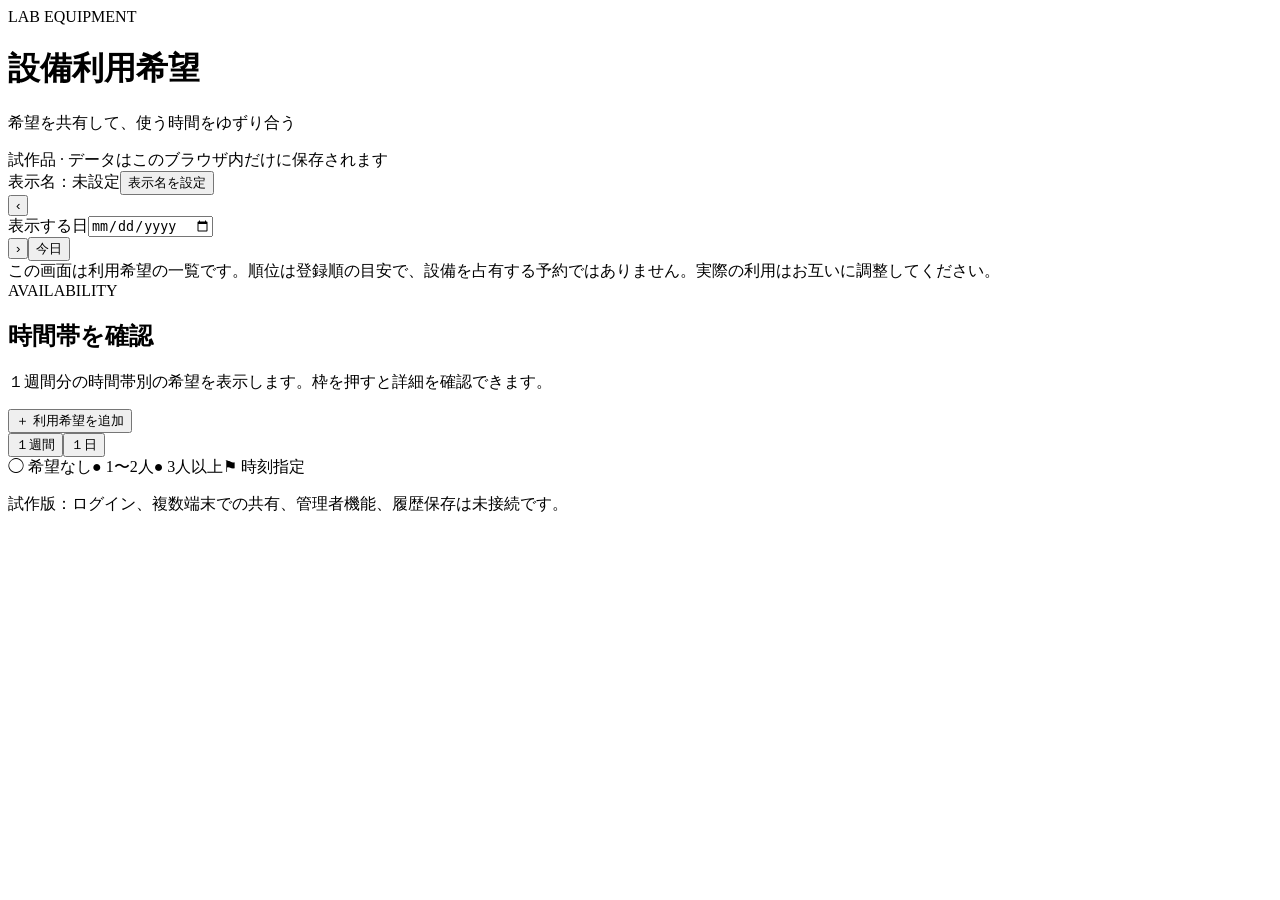
==== index.html @ a31a8f67 "Add reservation interface prototype" ====
<!doctype html>
<html lang="ja"><head><meta charset="utf-8"><meta name="viewport" content="width=device-width, initial-scale=1"><title>設備利用希望 | 試作品</title><link rel="stylesheet" href="style.css"></head>
<body><header><div class="wrap"><span class="eyebrow">LAB EQUIPMENT</span><h1>設備利用希望</h1><p>希望を共有して、使う時間をゆずり合う</p><div class="demo">試作品 · データはこのブラウザ内だけに保存されます</div></div></header>
<main class="wrap"><div class="profile"><span id="profileText">表示名：未設定</span><button id="changeName" type="button">表示名を設定</button></div><section class="datebar"><button id="prev" aria-label="前の日">‹</button><div><span>表示する日</span><input id="date" type="date"></div><button id="next" aria-label="次の日">›</button><button id="today" class="sub">今日</button></section>
<div class="notice">この画面は利用希望の一覧です。順位は登録順の目安で、設備を占有する予約ではありません。実際の利用はお互いに調整してください。</div>
<section class="heading"><div><span class="eyebrow">AVAILABILITY</span><h2>時間帯を確認</h2><p id="viewHelp">１週間分の時間帯別の希望を表示します。枠を押すと詳細を確認できます。</p></div><button id="new" class="primary">＋ 利用希望を追加</button></section><div class="viewtabs" role="group" aria-label="表示方法"><button id="weekView" class="active" aria-pressed="true">１週間</button><button id="dayView" aria-pressed="false">１日</button></div><div class="legend"><span>◯ 希望なし</span><span>● 1〜2人</span><span>● 3人以上</span><span>⚑ 時刻指定</span></div><div id="cards"></div>
<p class="foot">試作版：ログイン、複数端末での共有、管理者機能、履歴保存は未接続です。</p></main>
<dialog id="detail"><div class="dialoghead"><div><span class="eyebrow">DETAIL</span><h2 id="detailTitle"></h2></div><button class="close" data-close aria-label="閉じる">×</button></div><p id="detailDesc"></p><div id="detailList"></div><button id="detailAdd" class="primary wide">この時間帯に希望を追加</button></dialog>
<dialog id="nameDialog"><form id="nameForm"><div class="dialoghead"><div><span class="eyebrow">PROFILE</span><h2>表示名を設定</h2></div><button type="button" class="close" data-close aria-label="閉じる">×</button></div><p class="muted">研究室の人が分かる名前を設定してください。試作版ではこのブラウザ内に保存されます。</p><label>表示名<input name="displayName" required maxlength="30" placeholder="例：山田"></label><p id="nameError" role="alert"></p><button class="primary wide">保存する</button></form></dialog>
<dialog id="formDialog"><form id="form"><div class="dialoghead"><div><span class="eyebrow">NEW REQUEST</span><h2>利用希望を追加</h2></div><button type="button" class="close" data-close aria-label="閉じる">×</button></div><p class="muted">表示名：<strong id="formName"></strong></p><label>設備<select name="equipment"><option value="either">細胞培養用：どちらでもよい</option><option value="one">クリーンベンチ①を希望</option><option value="two">クリーンベンチ②を希望</option><option value="three">クリーンベンチ③（用途限定）</option><option value="cabinet">安全キャビネット</option></select></label><label>日付<input name="date" type="date" required></label><div class="row"><label>開始<input name="start" type="time" step="1800" required></label><label>終了<input name="end" type="time" step="1800" required></label></div><label>作業内容（任意）<select name="activity"><option value="">選択しない</option><option>培地交換・継代</option><option>試薬添加・薬剤処理</option><option>トランスフェクション</option><option>大腸菌操作</option><option>レンチウイルスベクター関連</option><option>その他</option></select></label><label class="check"><input name="fixed" type="checkbox"> 時刻指定あり</label><label id="fixedLabel" hidden>指定時刻<input name="fixedTime" type="time"></label><label>メモ（任意）<textarea name="memo" rows="2" maxlength="150"></textarea></label><label id="reasonLabel" hidden>2時間以上の理由（必須）<textarea name="reason" rows="2" maxlength="150"></textarea></label><p id="error" role="alert"></p><button class="primary wide">希望を登録</button></form></dialog>
<script src="app.js"></script></body></html>
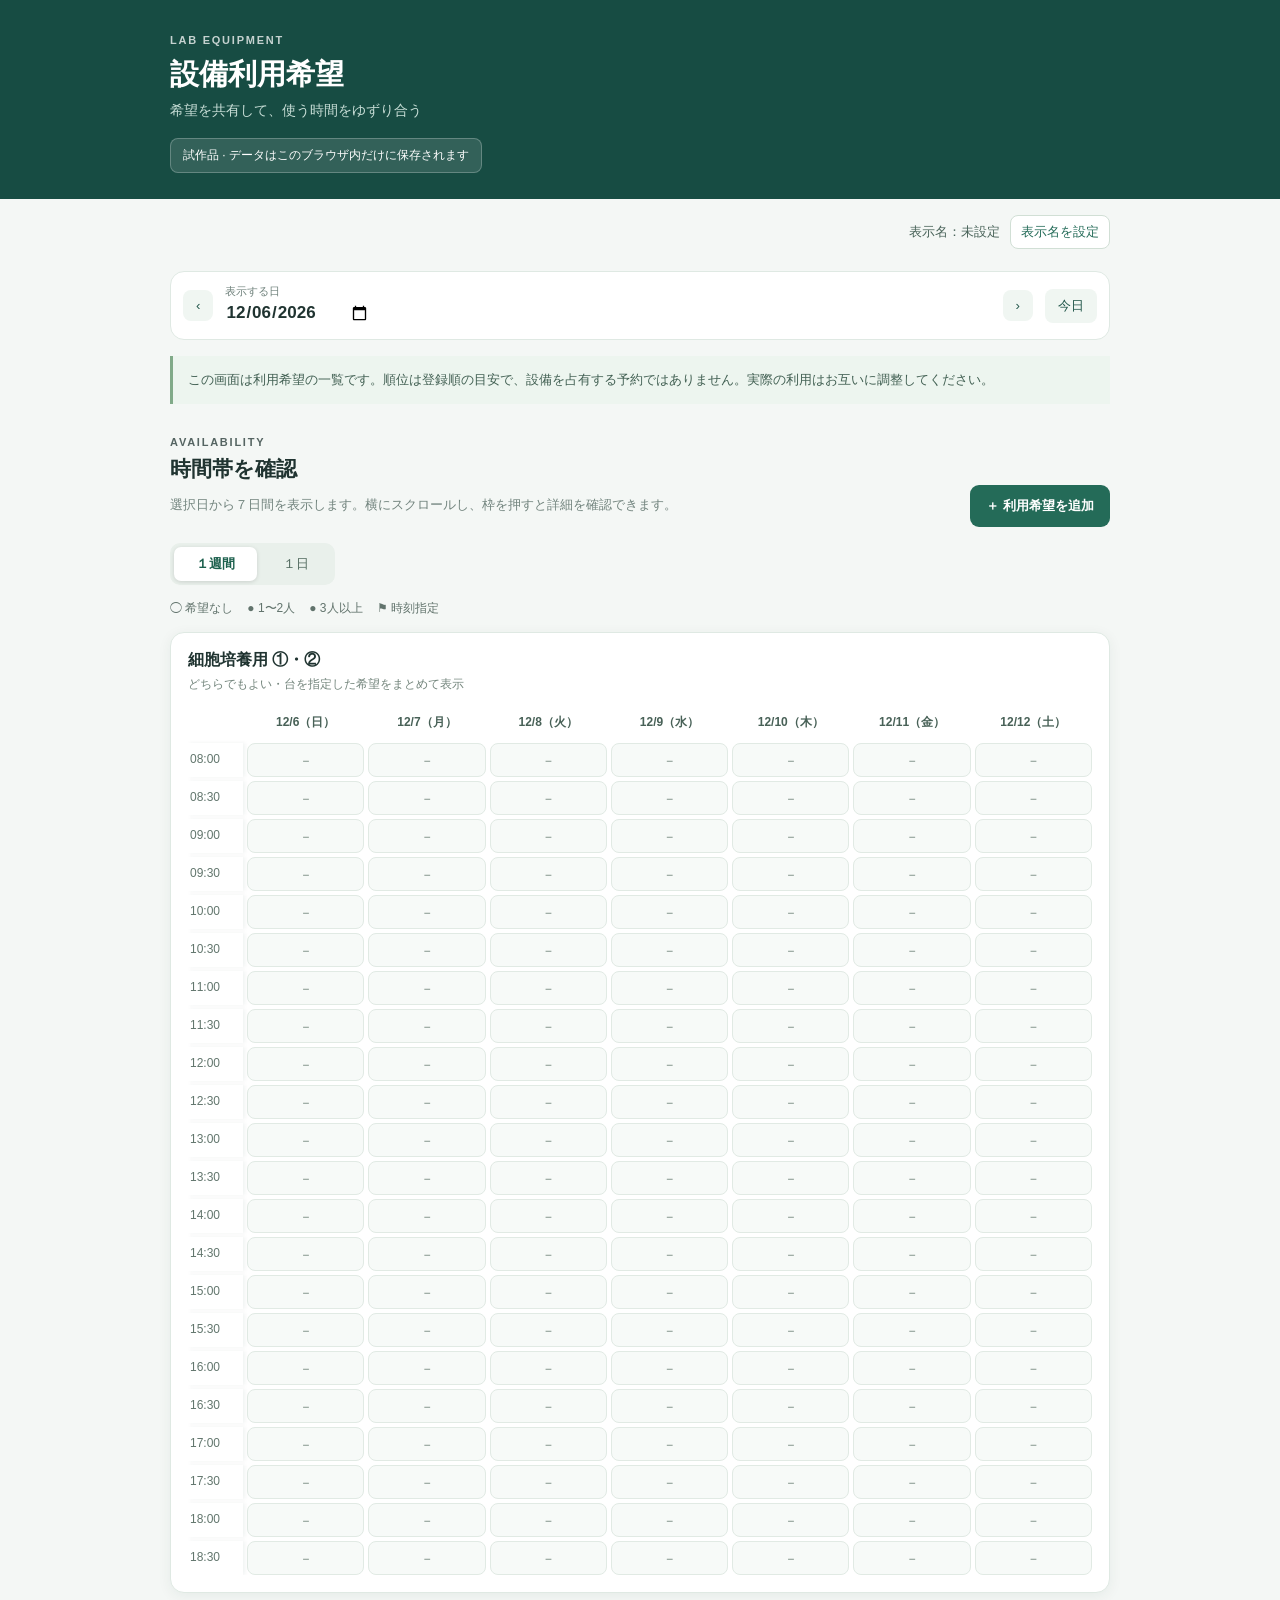
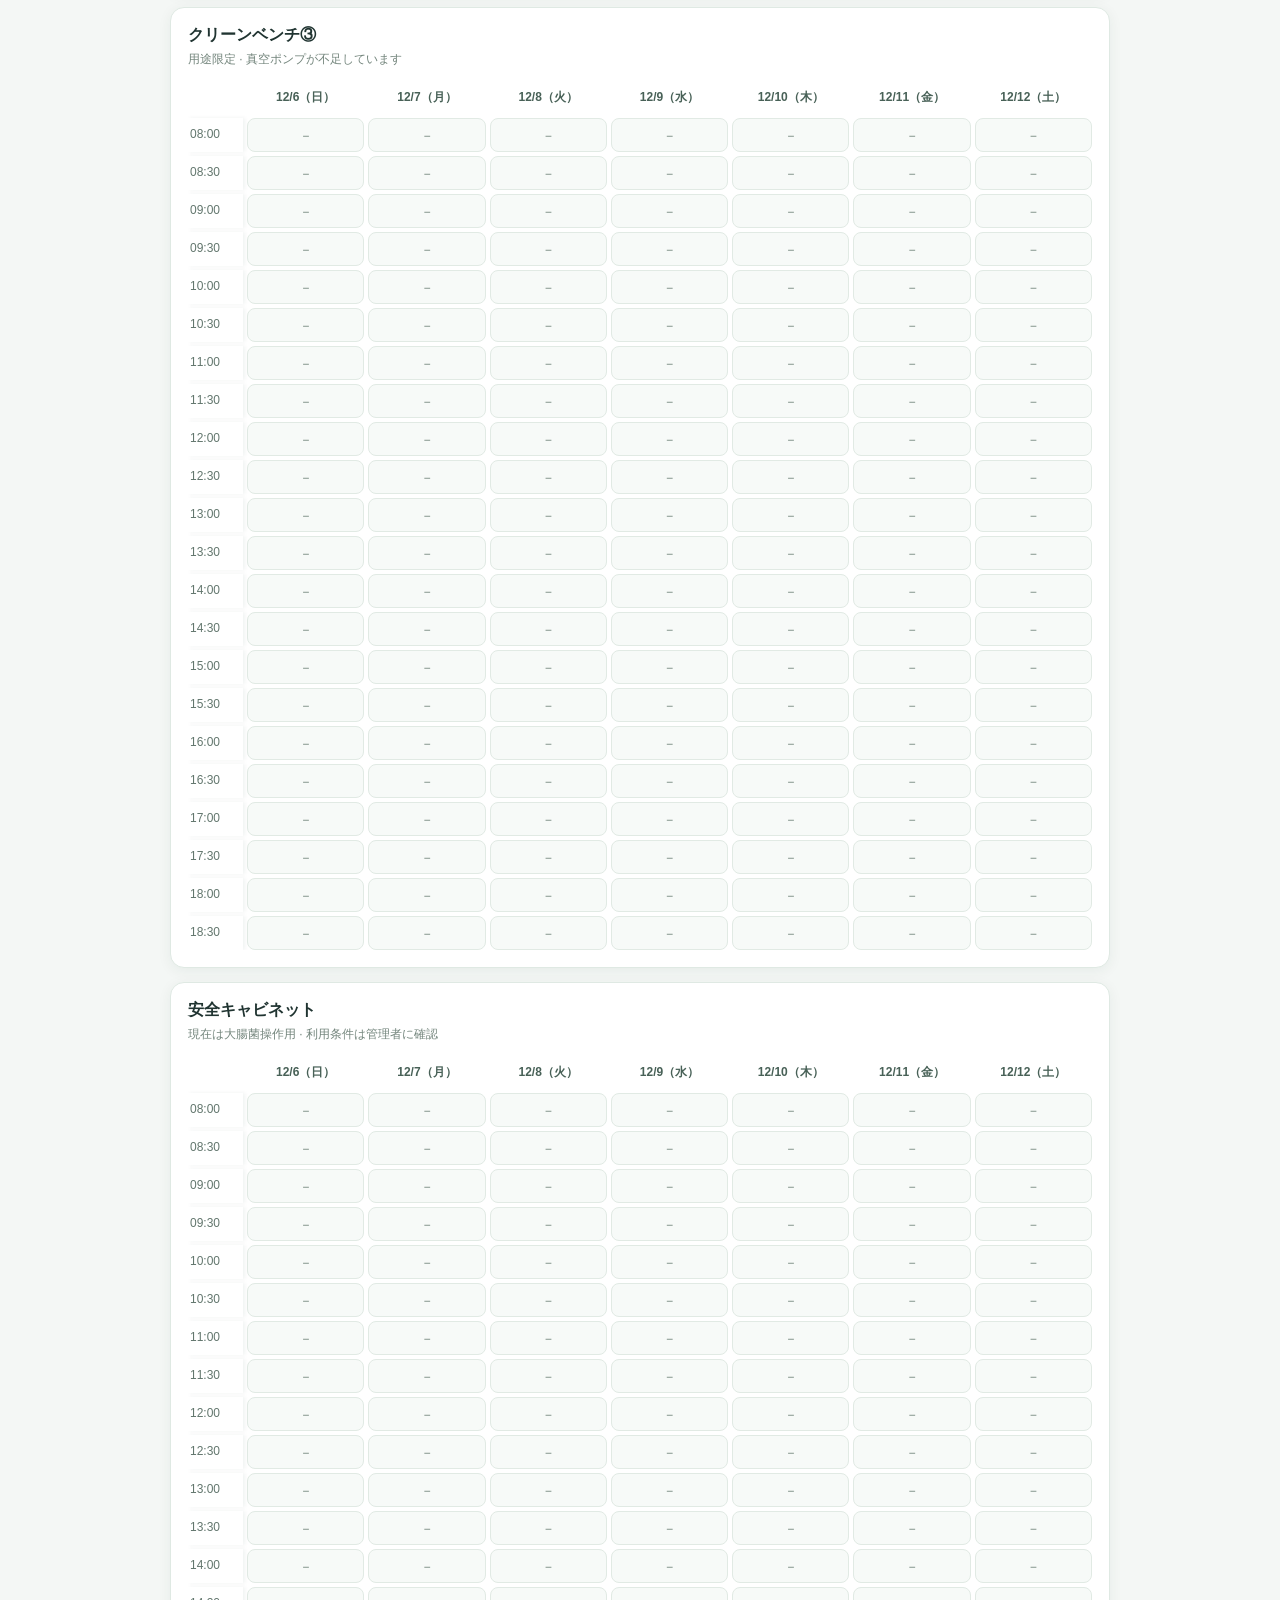
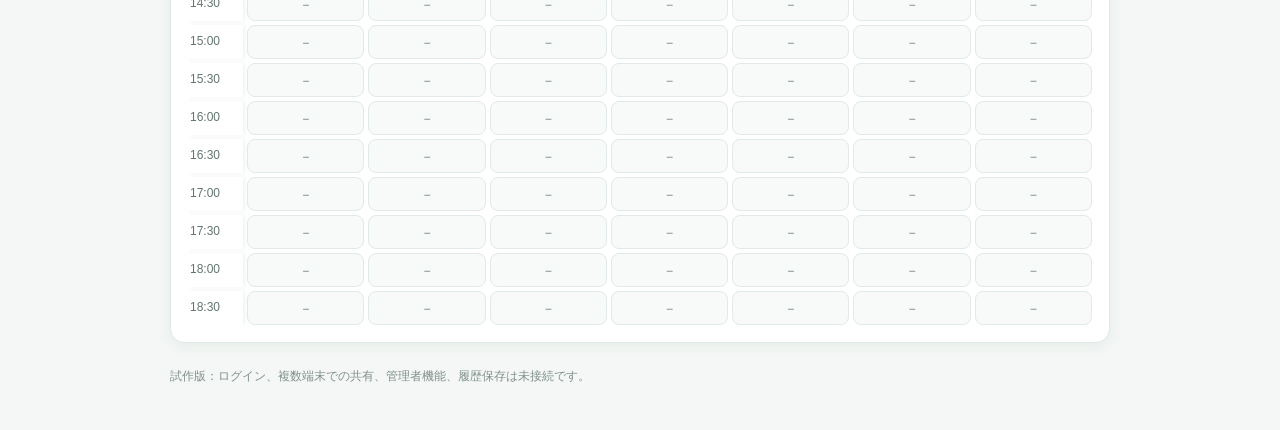
==== commit c23a384e: "Refresh stylesheet after time column update" ====
--- a/index.html
+++ b/index.html
@@ -1,5 +1,5 @@
 <!doctype html>
-<html lang="ja"><head><meta charset="utf-8"><meta name="viewport" content="width=device-width, initial-scale=1"><title>設備利用希望 | 試作品</title><link rel="stylesheet" href="style.css"></head>
+<html lang="ja"><head><meta charset="utf-8"><meta name="viewport" content="width=device-width, initial-scale=1"><title>設備利用希望 | 試作品</title><link rel="stylesheet" href="style.css?v=20261027-1"></head>
 <body><header><div class="wrap"><span class="eyebrow">LAB EQUIPMENT</span><h1>設備利用希望</h1><p>希望を共有して、使う時間をゆずり合う</p><div class="demo">試作品 · データはこのブラウザ内だけに保存されます</div></div></header>
 <main class="wrap"><div class="profile"><span id="profileText">表示名：未設定</span><button id="changeName" type="button">表示名を設定</button></div><section class="datebar"><button id="prev" aria-label="前の日">‹</button><div><span>表示する日</span><input id="date" type="date"></div><button id="next" aria-label="次の日">›</button><button id="today" class="sub">今日</button></section>
 <div class="notice">この画面は利用希望の一覧です。順位は登録順の目安で、設備を占有する予約ではありません。実際の利用はお互いに調整してください。</div>
--- a/style.css
+++ b/style.css
@@ -0,0 +1,4 @@
+:root{font-family:'Segoe UI','Yu Gothic',sans-serif;color:#203431;background:#f4f7f5}*{box-sizing:border-box}body{margin:0}header{background:#174c43;color:white;padding:30px 0 26px}.wrap{max-width:980px;margin:auto;padding:0 20px}.eyebrow{font-size:11px;letter-spacing:.16em;font-weight:700;opacity:.75}h1{font-size:29px;margin:7px 0}header p{margin:0;color:#c7ddd6;font-size:14px}.demo{display:inline-block;margin-top:18px;background:#ffffff1f;border:1px solid #ffffff3d;border-radius:8px;padding:8px 12px;font-size:12px}.datebar{display:flex;align-items:center;gap:12px;background:white;border:1px solid #dfe9e3;border-radius:14px;margin-top:22px;padding:12px}.datebar div{flex:1}.datebar span{display:block;font-size:11px;color:#71837d}.datebar input{border:0;padding:3px 0;font-size:17px;font-weight:700;color:#203431}.datebar button,.sub{background:#f0f6f2;border:0;border-radius:8px;padding:8px 13px;color:#21564a;cursor:pointer}.notice{margin:16px 0;background:#edf5ef;border-left:3px solid #81aa89;padding:13px 15px;color:#426053;font-size:13px;line-height:1.7}.heading{display:flex;justify-content:space-between;align-items:end;gap:12px;margin-top:28px}.heading h2{margin:5px 0;font-size:21px}.heading p,.muted{font-size:13px;color:#72847e}.primary{background:#246b58;color:white;border:0;border-radius:9px;padding:12px 16px;font-weight:700;cursor:pointer;white-space:nowrap}.legend{display:flex;gap:14px;flex-wrap:wrap;margin:15px 0;color:#61736c;font-size:12px}.card{background:white;border:1px solid #dfe9e3;border-radius:14px;margin:14px 0;padding:17px;box-shadow:0 3px 14px #123b2810}.card h3{margin:0;font-size:16px}.card p{margin:5px 0 13px;font-size:12px;color:#73857c}.slots{display:grid;grid-template-columns:repeat(auto-fit,minmax(105px,1fr));gap:7px}.slot{border:1px solid #e1eae4;background:#f8fbf9;border-radius:8px;text-align:left;padding:9px;color:#374b43;cursor:pointer}.slot strong{display:block;font-size:13px}.slot span{font-size:12px;color:#74877d}.slot.busy{background:#fff8e9;border-color:#f0e1bd}.slot.full{background:#fdf1ef;border-color:#f3d9d5}.flag{color:#b74c35!important;font-weight:bold}.foot{font-size:12px;color:#81918a;margin:25px 0 45px}dialog{width:min(94%,520px);max-height:90vh;border:0;border-radius:16px;padding:23px;color:#203431;box-shadow:0 12px 50px #0003}dialog::backdrop{background:#14292199}.dialoghead{display:flex;justify-content:space-between;align-items:start}.dialoghead h2{margin:5px 0 12px;font-size:20px}.close{border:0;background:#f0f4f1;font-size:23px;border-radius:8px;width:36px;height:36px;cursor:pointer}label{display:block;font-size:13px;font-weight:700;margin:14px 0}input,select,textarea{font:inherit}label input:not([type=checkbox]),select,textarea{display:block;width:100%;padding:10px;border:1px solid #cadbd0;border-radius:8px;margin-top:6px;background:white}.row{display:flex;gap:12px}.row label{flex:1}.check{display:flex;align-items:center;gap:8px}.check input{width:18px;height:18px}.wide{width:100%;margin-top:12px}.person{padding:12px 0;border-bottom:1px solid #e5ede8;font-size:14px;line-height:1.6}.person small{display:block;color:#73847c}.person button{border:0;background:transparent;color:#a63e39;cursor:pointer;padding:5px 0}#error{color:#a4332b;font-size:13px}.empty{color:#7a8981;padding:18px 0;font-size:14px}@media(max-width:560px){.heading{align-items:start;flex-direction:column}.heading .primary{width:100%}.slots{grid-template-columns:repeat(3,1fr)}.wrap{padding:0 15px}.datebar{gap:6px}.card{padding:14px}}
+:root{scroll-behavior:smooth}.viewtabs{display:flex;gap:4px;background:#e9f0eb;padding:4px;border-radius:10px;width:max-content;margin-top:16px}.viewtabs button{border:0;background:transparent;color:#536b60;padding:8px 22px;border-radius:7px;cursor:pointer}.viewtabs button.active{background:#fff;color:#1c604d;font-weight:700;box-shadow:0 1px 4px #0002}.week-scroll{overflow-x:auto;overscroll-behavior-x:contain}.week-grid{display:grid;grid-template-columns:55px repeat(7,minmax(70px,1fr));gap:4px;min-width:590px}.week-head{text-align:center;font-size:12px;font-weight:700;padding:8px 2px;color:#486157}.week-time{font-size:12px;color:#62766d;padding:9px 2px}.week-grid .slot{text-align:center;padding:7px 2px;min-height:34px}.week-grid .slot span{font-size:12px}.week-grid .slot:not(.busy):not(.full){background:#f7faf8}
+.profile{display:flex;justify-content:flex-end;align-items:center;gap:10px;margin-top:16px;color:#496359;font-size:13px}.profile button{border:1px solid #d1dfd5;background:white;color:#246b58;border-radius:8px;padding:7px 10px;cursor:pointer}#nameError{color:#a4332b;font-size:13px}
+.week-grid>.week-time{position:sticky;left:0;z-index:2;background:#fff;box-shadow:2px 0 4px #173b2810}.week-grid>div:first-child{position:sticky;left:0;z-index:3;background:#fff}
